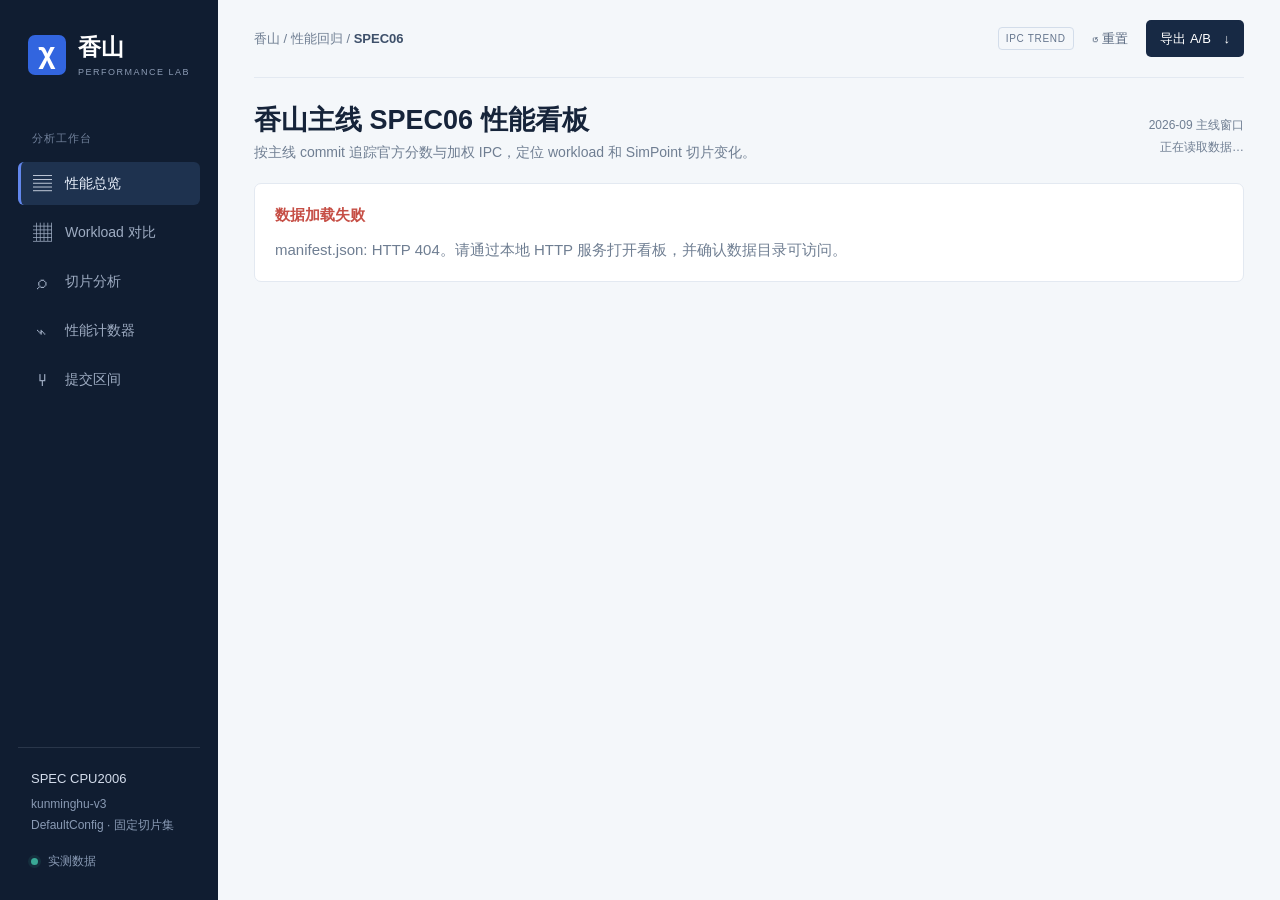
==== xiangshan-performance-dashboard/index.html @ c421babc "Replace log-scanning demo with SQLite-backed SPEC06 dashboard The repo now imports CI perf reports o" ====
<!doctype html>
<html lang="zh-CN">
<head>
  <meta charset="utf-8">
  <meta name="viewport" content="width=device-width, initial-scale=1">
  <title>香山 · SPEC06 IPC 性能看板</title>
  <meta name="description" content="香山 SPEC06 切片 IPC 回归分析看板">
  <link rel="icon" type="image/svg+xml" href="data:image/svg+xml,%3Csvg xmlns='http://www.w3.org/2000/svg' viewBox='0 0 32 32'%3E%3Crect width='32' height='32' rx='7' fill='%23265ecf'/%3E%3Cpath d='M5 23L12 14L18 19L27 7' fill='none' stroke='white' stroke-width='3'/%3E%3C/svg%3E">
  <link rel="stylesheet" href="style.css?v=2026-09-21">
</head>
<body>
  <aside class="rail">
    <a class="brand" href="#top"><span class="mark">χ</span><span>香山<span class="brand-sub">PERFORMANCE LAB</span></span></a>
    <div class="nav-label">分析工作台</div>
    <a class="nav active" href="#top"><span aria-hidden="true">▤</span> 性能总览</a>
    <a class="nav" href="#workloads"><span aria-hidden="true">▦</span> Workload 对比</a>
    <a class="nav" href="#slices"><span aria-hidden="true">⌕</span> 切片分析</a>
    <a id="counterNav" class="nav" href="#top"><span aria-hidden="true">⌁</span> 性能计数器</a>
    <a class="nav" href="#commits"><span aria-hidden="true">⑂</span> 提交区间</a>
    <div class="rail-bottom">
      <div class="version">SPEC CPU2006</div>
      <p>kunminghu-v3<br>DefaultConfig · 固定切片集</p>
      <span class="live-dot"></span> 实测数据
    </div>
  </aside>

  <main id="top">
    <header>
      <div class="crumb">香山 / 性能回归 / <strong>SPEC06</strong></div>
      <div class="header-actions">
        <span class="tag">IPC TREND</span>
        <button id="reset" class="quiet" type="button" title="恢复默认筛选">↺ <span>重置</span></button>
        <button id="export" class="dark-btn" type="button" title="导出当前 A/B 切片数据">导出 A/B <span aria-hidden="true">↓</span></button>
      </div>
    </header>

    <section class="heading">
      <div><h1>香山主线 SPEC06 性能看板</h1><p>按主线 commit 追踪官方分数与加权 IPC，定位 workload 和 SimPoint 切片变化。</p></div>
      <div class="scope-note"><span id="scopeRange">2026-09 主线窗口</span><span id="scopeStats">正在读取数据…</span></div>
    </section>

    <div id="loading" class="notice"><span class="loader" aria-hidden="true"></span><span>正在载入性能数据…</span></div>
    <div id="error" class="notice error-notice" hidden></div>

    <div id="dashboard" hidden>
      <section class="filters" aria-label="分析筛选">
        <label>分析粒度<select id="level"><option value="suite">套件总览</option><option value="workload">Workload</option><option value="slice">具体切片</option><option value="counter">性能计数器</option></select></label>
        <label class="entity-filter">分析对象<select id="entity"></select></label>
        <label>性能指标<select id="metric"></select></label>
        <label id="counterUnitLabel" hidden>计数器口径<select id="counterUnit"><option value="raw">原始计数</option><option value="per_kinst">每千指令</option></select></label>
        <div class="filter-sep"></div>
        <label>基线 A<select id="base"></select></label>
        <label>目标 B<select id="target"></select></label>
      </section>

      <div class="context-line">
        <span>配置 <b id="configName">DefaultConfig</b></span>
        <span>切片集 <b id="sliceCount">-</b></span>
        <span>有效观测 <b id="observationCount">-</b></span>
        <span class="coverage"><i></i><span id="coverageText">-</span></span>
      </div>

      <section class="kpis" id="kpis" aria-label="关键指标"></section>

      <section class="panel trend-panel">
        <div class="panel-head">
          <div><h2 id="trendTitle">性能趋势</h2><p id="trendSub"></p></div>
          <div class="segmented" aria-label="显示模式"><button data-mode="absolute" class="selected" type="button">绝对值</button><button data-mode="relative" type="button">相对基线</button></div>
        </div>
        <div id="trend" class="chart"></div>
        <div class="chart-footer"><span><i class="legend-line"></i><span id="legend"></span></span><span>虚线标记 A / B · 点击数据点设置 B</span><span id="hoverReadout"></span></div>
      </section>

      <section id="counterInsights" class="counter-insights" hidden>
        <div class="analysis-grid counter-grid">
          <section class="panel relation-panel">
            <div class="panel-head">
              <div><h2>计数器 × IPC 关系</h2><p id="relationSub">每个点是一个 mcf 切片，点大小表示切片权重</p></div>
              <div class="segmented" id="relationMode" role="group" aria-label="相关性视角">
                <button data-rel="level" class="selected" type="button">切片水平</button>
                <button data-rel="delta" type="button">A→B 变化</button>
                <button data-rel="panel" type="button">全区间面板</button>
              </div>
            </div>
            <div id="relationScatter" class="chart scatter-chart"></div>
            <div id="relationStats" class="relation-stats"></div>
          </section>

          <section class="panel ranking-panel">
            <div class="panel-head"><div><h2>计数器相关性排行</h2><p>Spearman ρ · 点击切换计数器</p></div><span class="tiny-label" id="rankingCount"></span></div>
            <div id="correlationBars" class="correlation-bars"></div>
          </section>
        </div>

        <section class="panel matrix-panel">
          <div class="panel-head"><div><h2>计数器 × 切片矩阵</h2><p id="matrixSub">A→B 相对变化；绿色代表该计数器朝有利方向变化，点击行切换计数器</p></div><span class="tiny-label">按 IPC 变化排序</span></div>
          <div class="table-scroll"><table id="counterMatrix" class="counter-matrix"></table></div>
          <div class="matrix-legend"><span>不利方向</span><i class="heat-r2"></i><i class="heat-r1"></i><i class="heat-n"></i><i class="heat-g1"></i><i class="heat-g2"></i><span>有利方向</span><span class="matrix-legend-note">不同指标独立着色；单元格保留归一化后的相对变化</span></div>
        </section>
      </section>

      <div id="workloads" class="analysis-grid">
        <section class="panel heat-panel">
          <div class="panel-head"><div><h2>Workload 变化矩阵</h2><p>相对基线 A 的加权 IPC 变化，正值表示提升</p></div><span class="tiny-label">点击单元格下钻</span></div>
          <div class="heat-wrap"><table id="heatTable" class="heat-table"></table></div>
          <div class="heat-legend"><span>退化</span><i class="heat-r2"></i><i class="heat-r1"></i><i class="heat-n"></i><i class="heat-g1"></i><i class="heat-g2"></i><span>提升</span></div>
        </section>

        <section class="panel movers-panel">
          <div class="panel-head"><div><h2>A/B 变化贡献</h2><p>对套件归一化指数的对数贡献</p></div><span class="tiny-label">Top 12</span></div>
          <div id="bars"></div>
          <div class="net-row"><span>套件净变化</span><strong id="net"></strong></div>
          <p class="formula-note">贡献按 workload 等权聚合；图中只展示绝对变化最大的 12 项。</p>
        </section>
      </div>

      <section id="slices" class="panel">
        <div class="panel-head">
          <div><h2 id="sliceTitle">切片 A/B 对比</h2><p>权重在当前 workload 内使用；缺测结果不补零。</p></div>
          <label class="inline-label">排序<select id="sort"><option value="impact">加权 CPI 影响</option><option value="change">IPC 变化幅度</option><option value="weight">切片权重</option></select></label>
        </div>
        <div class="table-scroll"><table class="result-table"><thead><tr><th>切片</th><th>权重</th><th id="valueAHead">IPC · A</th><th id="valueBHead">IPC · B</th><th id="changeHead">IPC 变化</th><th id="impactHead">加权 ΔCPI</th><th>判定</th></tr></thead><tbody id="sliceRows"></tbody></table></div>
        <div id="sliceSummary" class="slice-summary"></div>
      </section>

      <section id="commits" class="panel transitions-panel">
        <div class="panel-head"><div><h2>相邻观测健康度</h2><p>按切片统计，稳定区间为 ±0.5% IPC</p></div><span id="transitionCount" class="tiny-label"></span></div>
        <div id="transitions" class="transitions"></div>
      </section>

      <section class="panel commit-panel">
        <div class="panel-head"><div><h2>主线 Commit 记录</h2><p>仅包含 kunminghu-v3 第一父链，趋势轴采用 committer time 排序</p></div><span id="missingBadge" class="missing-badge"></span></div>
        <div class="table-scroll"><table class="commit-table"><thead><tr><th>序号</th><th>Commit</th><th>提交时间</th><th>变更说明</th><th>覆盖状态</th></tr></thead><tbody id="commitRows"></tbody></table></div>
      </section>

      <footer><span>香山 kunminghu-v3 主线 · 2026-09 SPEC06 实测数据</span><span>Workload IPC = 1 ÷ 加权 CPI · 套件指数 = workload 相对 IPC 的几何平均</span></footer>
    </div>
  </main>
  <script src="app.js?v=2026-09-21"></script>
</body>
</html>
---- xiangshan-performance-dashboard/style.css ----
:root {
  --ink:#16243a;
  --muted:#6f7e92;
  --blue:#2f63db;
  --border:#e3e9f1;
  --red:#c64f46;
  --green:#087c6d;
  --bg:#f4f7fa;
}

* { box-sizing:border-box; }
html { scroll-behavior:smooth; scroll-padding-top:22px; }
body { margin:0; background:var(--bg); color:var(--ink); font:15px/1.5 Inter,-apple-system,BlinkMacSystemFont,"Segoe UI","Microsoft YaHei",sans-serif; }
button,select { font:inherit; }
button,a,select { -webkit-tap-highlight-color:transparent; }
button { cursor:pointer; }
button:focus-visible,a:focus-visible,select:focus-visible { outline:3px solid #8eafff; outline-offset:2px; }
[hidden] { display:none !important; }

.rail { width:218px; position:fixed; inset:0 auto 0 0; z-index:10; background:#101d31; color:#bec9da; padding:30px 18px; display:flex; flex-direction:column; }
.brand { color:#fff; display:flex; gap:12px; align-items:center; text-decoration:none; font-size:23px; font-weight:700; padding:0 10px; }
.mark { background:#3265df; width:38px; height:40px; border-radius:7px; text-align:center; font-size:30px; line-height:1.2; }
.brand-sub { display:block; font-size:9px; letter-spacing:1.5px; color:#8c9bb4; font-weight:500; margin-top:1px; }
.nav-label { font-size:11px; color:#71819b; margin:51px 14px 12px; letter-spacing:1px; }
.nav { display:flex; gap:13px; align-items:center; color:#9eacc2; text-decoration:none; margin:3px 0; padding:11px 14px; border-radius:6px; font-size:14px; }
.nav span { width:20px; font-size:19px; line-height:1; text-align:center; }
.nav.active,.nav:hover { background:#1e324f; color:#edf4ff; }
.nav.active { border-left:3px solid #6287ed; padding-left:11px; }
.rail-bottom { margin-top:auto; border-top:1px solid #29364a; padding:21px 13px 0; font-size:12px; color:#899ab4; }
.rail-bottom p { line-height:1.8; margin:5px 0 15px; }
.version { color:#d4ddec; font-size:13px; }
.live-dot { display:inline-block; width:7px; height:7px; border-radius:50%; background:#39a996; margin-right:7px; box-shadow:0 0 0 3px #39a9961f; }

main { margin-left:218px; padding:0 36px; max-width:1840px; }
header { height:78px; display:flex; align-items:center; justify-content:space-between; border-bottom:1px solid var(--border); gap:20px; }
.crumb { font-size:13px; color:var(--muted); }
.crumb strong { font-weight:600; color:#3e506a; }
.header-actions { display:flex; gap:10px; align-items:center; }
.tag { font-size:10px; letter-spacing:.7px; border:1px solid #d3ddea; color:#64758d; border-radius:4px; padding:3px 7px; }
.quiet { border:0; background:transparent; color:#57677e; font-size:13px; padding:8px; }
.dark-btn { background:#172944; color:white; border:0; padding:9px 14px; border-radius:5px; font-size:13px; }
.dark-btn span { margin-left:9px; }
.heading { display:flex; justify-content:space-between; align-items:center; padding:26px 0 20px; }
h1 { font-size:27px; line-height:1.2; margin:0 0 6px; letter-spacing:0; }
p { margin:0; }
.heading p { font-size:14px; color:var(--muted); }
.scope-note { text-align:right; font-size:13px; font-weight:650; }
.scope-note span { display:block; color:var(--muted); font-size:12px; font-weight:400; margin-top:4px; }

.notice { display:flex; gap:12px; align-items:center; justify-content:center; min-height:120px; border:1px solid var(--border); border-radius:7px; background:#fff; color:var(--muted); }
.loader { width:17px; height:17px; border:2px solid #d5deeb; border-top-color:var(--blue); border-radius:50%; animation:spin .8s linear infinite; }
@keyframes spin { to { transform:rotate(360deg); } }
.error-notice { align-items:flex-start; flex-direction:column; padding:20px; min-height:0; color:var(--red); }
.error-notice span { color:var(--muted); }

.filters { display:flex; gap:14px; align-items:end; background:#fff; padding:15px 18px; border:1px solid var(--border); border-radius:7px; }
.filters label { display:flex; flex:1; flex-direction:column; gap:6px; min-width:0; font-size:12px; color:#738299; }
.filters .entity-filter { flex:1.5; }
select { color:#30435d; border:1px solid #d7e0eb; background:#fff; border-radius:5px; padding:8px 28px 8px 10px; min-width:0; width:100%; height:38px; text-overflow:ellipsis; }
.filter-sep { width:1px; height:38px; background:var(--border); margin:0 3px; }
.context-line { display:flex; gap:20px; align-items:center; padding:11px 2px 18px; font-size:11px; color:#8793a5; }
.context-line b { font-weight:600; color:#5e6e84; margin-left:4px; }
.context-line .coverage { margin-left:auto; color:var(--green); display:flex; align-items:center; gap:6px; }
.coverage i { width:6px; height:6px; border-radius:50%; background:#38a291; }

.kpis { display:grid; grid-template-columns:repeat(4,1fr); gap:15px; margin-bottom:20px; }
.kpi { background:white; border:1px solid var(--border); border-radius:7px; padding:16px 19px; min-width:0; }
.kpi-label { font-size:13px; color:#687990; }
.kpi-value { font-size:28px; line-height:1.2; font-weight:680; font-variant-numeric:tabular-nums; margin:9px 0 5px; }
.kpi-value small { font-size:14px; font-weight:500; }
.kpi-note { font-size:11px; color:#8a96a7; white-space:nowrap; overflow:hidden; text-overflow:ellipsis; }
.bad { color:var(--red) !important; }
.good { color:var(--green) !important; }
.neutral { color:#6d7c91 !important; }

.panel { background:#fff; border:1px solid var(--border); border-radius:7px; margin-bottom:20px; overflow:hidden; }
.panel-head { display:flex; justify-content:space-between; align-items:center; gap:16px; padding:19px 22px 9px; }
h2 { font-size:16px; font-weight:670; margin:0 0 3px; letter-spacing:0; }
.panel-head p { font-size:12px; color:var(--muted); }
.segmented { display:flex; padding:3px; background:#f0f3f7; border:1px solid #e7ebf1; border-radius:5px; }
.segmented button { font-size:12px; border:0; background:transparent; color:#718096; border-radius:3px; padding:5px 11px; white-space:nowrap; }
.segmented button.selected { background:#fff; color:#2858c4; box-shadow:0 1px 4px #263a5417; }
.chart { padding:0 14px; height:280px; }
.chart svg { width:100%; height:100%; display:block; overflow:visible; }
.chart-footer { border-top:1px solid #edf1f5; margin:0 22px; padding:11px 0; display:flex; gap:24px; color:#8794a6; font-size:11px; align-items:center; min-height:40px; }
.chart-footer > span:first-child { color:#576b89; }
.legend-line { display:inline-block; width:18px; height:3px; background:var(--blue); vertical-align:middle; margin-right:6px; }
#hoverReadout { margin-left:auto; color:#3c5d91; }
.empty-state { height:100%; display:grid; place-items:center; color:#8995a5; font-size:13px; }
svg text { font-family:inherit; letter-spacing:0; }
svg .point { cursor:pointer; }
svg .point:focus { outline:none; stroke:#14233a; stroke-width:4; }

.analysis-grid { display:grid; grid-template-columns:minmax(0,1.45fr) minmax(330px,.75fr); gap:20px; }
.tiny-label { font-size:11px; color:#8a96a7; white-space:nowrap; }
.heat-wrap { overflow:auto; max-height:570px; scrollbar-gutter:stable; }
.heat-table { width:calc(100% - 34px); min-width:650px; border-collapse:separate; border-spacing:4px; margin:3px 17px 12px; }
.heat-table thead { position:sticky; top:0; z-index:2; background:#fff; }
.heat-table th { height:30px; padding:0 2px; font-size:10px; font-weight:550; color:#7e8b9e; white-space:nowrap; }
.heat-table th:first-child { width:150px; min-width:150px; text-align:left; position:sticky; left:0; z-index:1; background:#fff; }
.heat-table thead th:first-child { z-index:3; }
.heat-table th b { display:inline-grid; place-items:center; margin-left:3px; width:15px; height:15px; border-radius:3px; color:#fff; background:#65758b; font-size:9px; }
.heat-table td { padding:0; }
.heat-cell { width:100%; min-width:54px; height:29px; padding:0 2px; border:1px solid transparent; border-radius:2px; font-size:10px; font-variant-numeric:tabular-nums; }
.heat-cell:hover { border-color:#385fc1; }
.heat-cell.current { outline:2px solid #325fcf; outline-offset:-2px; }
.heat-legend { display:flex; gap:4px; align-items:center; justify-content:flex-end; padding:10px 21px 16px; color:#8692a3; font-size:11px; }
.heat-legend span { margin:0 5px; }
.heat-legend i { width:17px; height:8px; border-radius:1px; }
.heat-r2 { background:#e4a098; }.heat-r1 { background:#f2d4d0; }.heat-n { background:#eff2f6; }.heat-g1 { background:#cce8e2; }.heat-g2 { background:#78bdb0; }

.movers-panel #bars { padding:10px 20px 5px; }
.bar-row { width:100%; display:grid; grid-template-columns:minmax(86px,120px) 1fr 60px; gap:9px; align-items:center; margin:0; padding:5px 0; border:0; background:none; color:var(--ink); font-size:11px; text-align:left; }
.bar-row > span:first-child { overflow:hidden; text-overflow:ellipsis; white-space:nowrap; }
.bar-row:hover > span:first-child { color:var(--blue); }
.bar-track { height:12px; position:relative; background:linear-gradient(90deg,transparent 49.6%,#c6d0dd 49.6%,#c6d0dd 50.4%,transparent 50.4%); }
.bar-fill { position:absolute; top:1px; height:10px; border-radius:1px; }
.bar-fill.positive { background:#58ac9e; }.bar-fill.negative { background:#df8a80; }
.bar-row strong { text-align:right; font-weight:600; font-variant-numeric:tabular-nums; }
.net-row { margin:5px 20px 0; padding:11px 0; border-top:1px solid var(--border); display:flex; justify-content:space-between; font-size:13px; }
.formula-note { font-size:11px; color:#8995a6; margin:0 20px 17px; line-height:1.65; }

.counter-insights { margin-bottom:20px; }
.counter-grid { grid-template-columns:minmax(0,1.5fr) minmax(340px,.8fr); }
.scatter-chart { height:360px; }
.relation-stats { display:flex; gap:10px 22px; flex-wrap:wrap; padding:11px 22px 15px; border-top:1px solid #edf1f5; font-size:11px; color:#7a8798; }
.relation-stats b { color:#4f6076; }
.rho-chip { display:inline-flex; align-items:center; gap:6px; font-weight:650; }
.rho-chip i { width:9px; height:9px; border-radius:2px; display:inline-block; }
.rho-chip.pos i { background:#2f63db; }.rho-chip.neg i { background:#d5732f; }.rho-chip.muted i { background:#b6bfcb; }
.rho-chip.pos { color:#2f63db; }.rho-chip.neg { color:#c1682a; }.rho-chip.muted { color:#77869b; }
.relation-note { flex-basis:100%; color:#8995a6; line-height:1.6; }

.ranking-panel #correlationBars { padding:8px 18px 16px; max-height:430px; overflow:auto; }
.corr-row { width:100%; display:grid; grid-template-columns:minmax(120px,1.35fr) minmax(90px,1fr) 46px 54px; gap:9px; align-items:center; border:0; background:none; color:var(--ink); font-size:11px; text-align:left; padding:6px 5px; border-radius:4px; }
.corr-row:hover { background:#f5f8fd; }
.corr-row.selected { background:#eef4ff; box-shadow:inset 0 0 0 1px #cddcff; }
.corr-row > span:first-child { overflow:hidden; text-overflow:ellipsis; white-space:nowrap; }
.corr-row > span:first-child em { font-style:normal; color:#9aa6b6; font-size:9px; margin-left:5px; }
.corr-track { position:relative; height:11px; background:linear-gradient(90deg,transparent 49.4%,#c6d0dd 49.4%,#c6d0dd 50.6%,transparent 50.6%); }
.corr-fill { position:absolute; top:1px; height:9px; border-radius:1px; }
.corr-fill.pos { background:#6f9bef; }.corr-fill.neg { background:#e0a06a; }
.corr-value { text-align:right; font-weight:650; font-variant-numeric:tabular-nums; }
.corr-value.pos { color:#2f63db; }.corr-value.neg { color:#c1682a; }
.corr-flag { color:#3a63c4; font-size:9px; text-align:right; white-space:nowrap; }

.matrix-panel .counter-matrix { width:calc(100% - 34px); min-width:760px; border-collapse:separate; border-spacing:3px; margin:4px 17px 8px; }
.counter-matrix thead th { position:sticky; top:0; z-index:2; background:#fff; font-size:10px; color:#7e8b9e; font-weight:550; padding:4px 2px; white-space:nowrap; }
.counter-matrix th.corner { text-align:left; position:sticky; left:0; z-index:3; background:#fff; min-width:196px; }
.counter-matrix td { padding:0; }
.counter-matrix .cat-row th { text-align:left; padding:11px 2px 3px; font-size:10px; letter-spacing:.6px; color:#98a4b5; font-weight:600; }
.counter-matrix .metric-head { text-align:left; position:sticky; left:0; z-index:1; background:#fff; font-size:11px; font-weight:550; color:#43536b; padding:0 8px 0 2px; white-space:nowrap; }
.counter-matrix .metric-head button { border:0; background:none; padding:0; text-align:left; color:inherit; font:inherit; max-width:188px; overflow:hidden; text-overflow:ellipsis; white-space:nowrap; }
.counter-matrix tbody tr.metric-row.selected .metric-head { color:var(--blue); }
.counter-matrix tbody tr.metric-row:hover { background:#f6f9ff; }
.matrix-cell { width:100%; min-width:52px; height:27px; padding:0 3px; border:1px solid transparent; border-radius:2px; font-size:10px; font-variant-numeric:tabular-nums; }
.matrix-cell:hover { border-color:#385fc1; }
.matrix-cell.current { outline:2px solid #325fcf; outline-offset:-2px; }
.matrix-median { min-width:66px; height:27px; display:inline-flex; align-items:center; justify-content:center; width:100%; border-radius:2px; font-size:10px; font-weight:650; background:#f3f6fa; color:#5b6b82; font-variant-numeric:tabular-nums; }
.matrix-slice-head { font-size:9px; line-height:1.25; color:#8493a6; text-align:center; }
.matrix-slice-head b { display:block; color:#5d6e86; font-size:10px; }
.matrix-legend { display:flex; gap:4px; align-items:center; padding:4px 21px 16px; color:#8692a3; font-size:11px; flex-wrap:wrap; }
.matrix-legend span { margin:0 5px; }
.matrix-legend i { width:17px; height:8px; border-radius:1px; }
.matrix-legend-note { margin-left:auto !important; color:#98a4b5; }

.inline-label { display:flex; gap:8px; align-items:center; font-size:12px; color:#758399; white-space:nowrap; }
.inline-label select { width:auto; height:34px; padding-top:4px; padding-bottom:4px; }
.table-scroll { overflow:auto; }
.result-table,.commit-table { width:100%; border-collapse:collapse; white-space:nowrap; font-variant-numeric:tabular-nums; }
.result-table th,.commit-table th { font-size:11px; background:#f8fafc; color:#8592a4; text-align:right; font-weight:550; padding:10px 19px; border-block:1px solid #eaf0f5; }
.result-table th:first-child,.commit-table th { text-align:left; }
.result-table td,.commit-table td { padding:11px 19px; text-align:right; border-bottom:1px solid #edf1f5; font-size:12px; }
.result-table td:first-child,.commit-table td { text-align:left; }
.result-table tr:hover td,.commit-table tr:hover td { background:#f7faff; }
.result-table tr.selected-row td { background:#f1f6ff; }
.slice-btn { display:flex; align-items:center; gap:9px; background:none; border:0; color:#345caa; padding:0; text-align:left; max-width:380px; }
.slice-btn strong { min-width:62px; font-size:12px; }
.slice-btn span { color:#8390a1; font-size:10px; overflow:hidden; text-overflow:ellipsis; }
.status { display:inline-block; min-width:41px; text-align:center; padding:2px 7px; border-radius:3px; font-size:10px; }
.status.bad { background:#fdece9; }.status.good { background:#e7f5f1; }.status.neutral { background:#eef2f6; }
.slice-summary { display:flex; gap:22px; padding:12px 21px; font-size:11px; background:#fbfcfe; color:#738197; flex-wrap:wrap; }
.slice-summary b { margin-left:3px; color:#506077; }

.transitions { display:grid; grid-template-columns:repeat(3,1fr); gap:0; padding:6px 20px 18px; }
.transition-card { padding:12px 15px; border-right:1px solid #edf1f5; border-bottom:1px solid #edf1f5; }
.transition-card:nth-child(3n) { border-right:0; }
.transition-card:nth-last-child(-n+3) { border-bottom:0; }
.transition-head { display:flex; align-items:center; justify-content:space-between; gap:12px; font-size:11px; color:#5d6e86; }
.transition-head > span { display:flex; align-items:center; gap:6px; }
.transition-head b { display:inline-grid; place-items:center; width:18px; height:18px; border-radius:3px; background:#eaf0f8; color:#577091; font-size:9px; }
.transition-head i { color:#9aa5b4; font-style:normal; }
.transition-head strong { font-size:12px; }
.stack { display:flex; height:7px; margin:11px 0 8px; overflow:hidden; background:#eef2f6; border-radius:2px; }
.stack i { display:block; }.stack .up { background:#3fa490; }.stack .steady { background:#ccd4df; }.stack .down { background:#d96f65; }
.transition-meta { display:flex; gap:10px; color:#8793a4; font-size:9px; }
.transition-meta span:last-child { margin-left:auto; }

.missing-badge { border:1px solid #efcbc6; color:#a84a43; background:#fff6f4; padding:3px 8px; border-radius:4px; font-size:10px; }
.commit-table th:nth-child(1) { width:58px; }.commit-table th:nth-child(2) { width:170px; }.commit-table th:nth-child(3) { width:150px; }.commit-table th:last-child { width:110px; }
.commit-table td { font-size:11px; color:#596a81; }
.commit-table code { color:#264f9c; font-size:11px; }
.target-row td { background:#f6f9ff; }
.ab-badge { display:inline-grid; place-items:center; width:17px; height:17px; margin-left:6px; border-radius:3px; background:#7f8da0; color:#fff; font-size:9px; font-family:inherit; }
.ab-badge.target { background:var(--blue); }
.coverage-state { color:var(--green); }.coverage-state.partial { color:var(--red); }

footer { display:flex; justify-content:space-between; gap:25px; color:#8793a4; font-size:11px; padding:3px 0 24px; }
button:disabled,select:disabled { opacity:.58; cursor:default; }

@media (min-width:1600px) {
  main { padding-inline:46px; }
  .chart { height:310px; }
}

@media (max-width:1180px) {
  .rail { width:182px; padding-inline:12px; }
  .brand { font-size:20px; }
  .brand-sub { font-size:8px; }
  main { margin-left:182px; padding-inline:22px; }
  .analysis-grid { grid-template-columns:1fr; }
  .counter-grid { grid-template-columns:1fr; }
  .kpis { gap:9px; }
  .kpi { padding:15px; }
  .kpi-value { font-size:24px; }
  .filters { gap:9px; }
  .transitions { grid-template-columns:repeat(2,1fr); }
  .transition-card:nth-child(3n) { border-right:1px solid #edf1f5; }
  .transition-card:nth-child(2n) { border-right:0; }
  .transition-card:nth-last-child(-n+3) { border-bottom:1px solid #edf1f5; }
  .transition-card:nth-last-child(-n+2) { border-bottom:0; }
}

@media (max-width:760px) {
  .rail { position:static; width:100%; height:auto; padding:12px 15px; flex-direction:row; align-items:center; overflow:auto; }
  .brand { font-size:17px; padding-left:0; margin-right:auto; white-space:nowrap; }
  .brand-sub,.nav-label,.rail-bottom { display:none; }
  .mark { width:29px; height:31px; font-size:23px; }
  .nav { padding:7px 8px; font-size:12px; margin:0; white-space:nowrap; }
  .nav span { display:none; }
  .nav.active { border:0; padding-left:8px; }
  .nav:nth-of-type(3),.nav:nth-of-type(4) { display:none; }
  main { margin:0; padding:0 13px; }
  header { height:62px; }
  .crumb { font-size:11px; }
  .tag,.quiet span { display:none; }
  .dark-btn { font-size:11px; padding:7px 9px; }
  .heading { padding:19px 0 15px; }
  h1 { font-size:23px; }
  .heading p { font-size:12px; }
  .scope-note { display:none; }
  .filters { display:grid; grid-template-columns:1fr 1fr; padding:12px; gap:9px; }
  .filters .entity-filter { grid-column:span 2; }
  .filter-sep { display:none; }
  .context-line { gap:8px 14px; flex-wrap:wrap; }
  .context-line .coverage { margin-left:0; }
  .kpis { grid-template-columns:1fr 1fr; }
  .kpi-label { font-size:11px; }
  .kpi-value { font-size:22px; }
  .panel-head { padding:15px 14px 7px; align-items:flex-start; }
  .panel-head p { font-size:11px; }
  h2 { font-size:15px; }
  .segmented button { font-size:11px; padding:5px 7px; }
  .chart { height:218px; padding:0 3px; }
  .chart-footer { gap:8px 14px; flex-wrap:wrap; margin:0 14px; font-size:10px; }
  #hoverReadout { margin-left:0; }
  .heat-wrap { max-height:520px; }
  .heat-table { margin-inline:9px; width:calc(100% - 18px); }
  .heat-table th:first-child { width:128px; min-width:128px; }
  .inline-label { display:block; font-size:11px; }
  .inline-label select { max-width:145px; font-size:11px; }
  .scatter-chart { height:268px; }
  .corr-row { grid-template-columns:minmax(96px,1.2fr) minmax(70px,1fr) 42px; }
  .corr-flag { display:none; }
  .matrix-panel .counter-matrix { min-width:640px; }
  .result-table td,.result-table th,.commit-table td,.commit-table th { padding:10px 13px; }
  .slice-summary { gap:8px 15px; }
  .transitions { grid-template-columns:1fr; padding-inline:12px; }
  .transition-card,.transition-card:nth-child(2n),.transition-card:nth-child(3n) { border-right:0; border-bottom:1px solid #edf1f5; }
  .transition-card:last-child { border-bottom:0; }
  footer { display:block; font-size:10px; }
  footer span { display:block; margin-top:4px; }
}

@media (prefers-reduced-motion:reduce) {
  html { scroll-behavior:auto; }
  .loader { animation:none; }
}
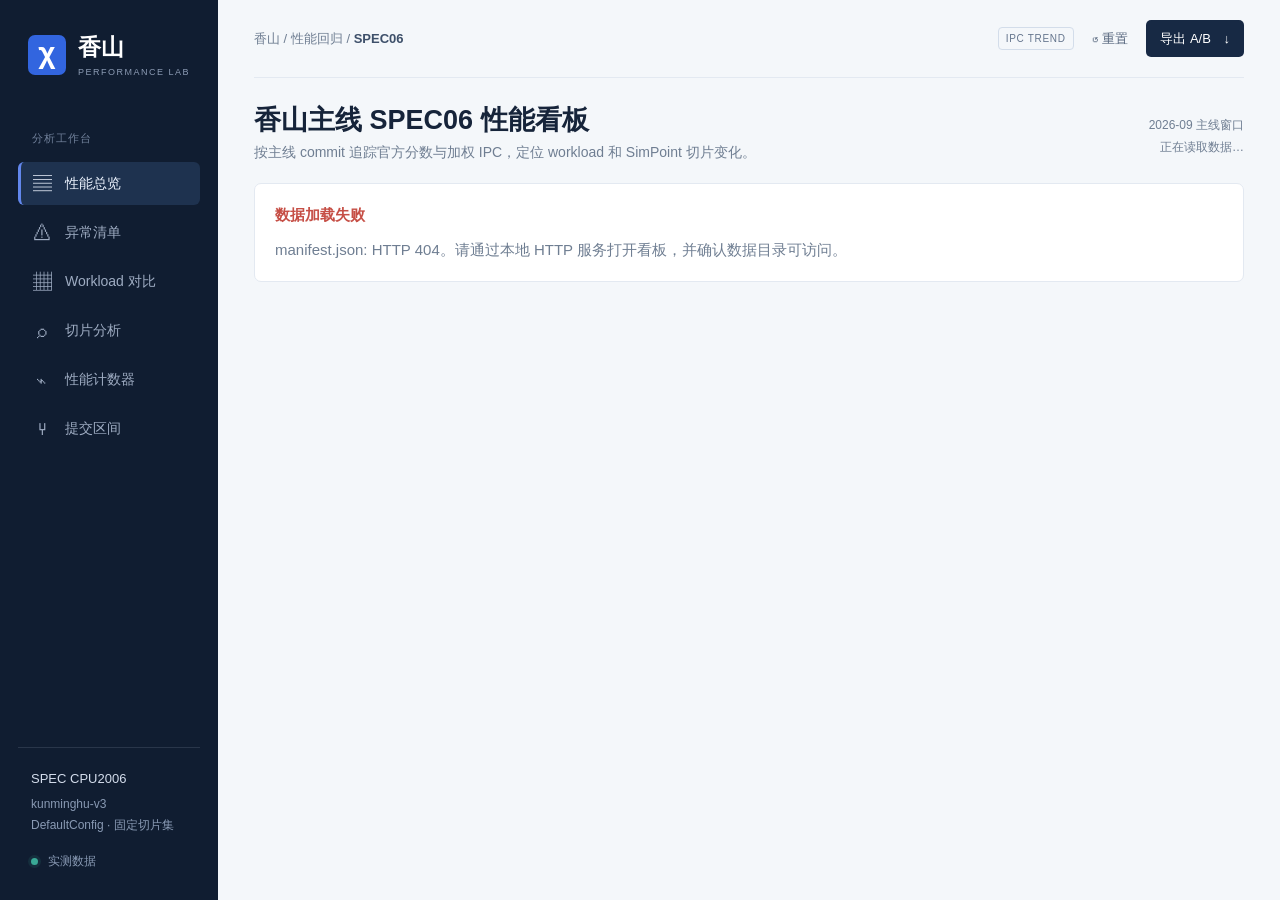
==== commit 770b8fa8: "feat: integrate anomaly and rolling performance analysis" ====
--- a/xiangshan-performance-dashboard/index.html
+++ b/xiangshan-performance-dashboard/index.html
@@ -6,13 +6,14 @@
   <title>香山 · SPEC06 IPC 性能看板</title>
   <meta name="description" content="香山 SPEC06 切片 IPC 回归分析看板">
   <link rel="icon" type="image/svg+xml" href="data:image/svg+xml,%3Csvg xmlns='http://www.w3.org/2000/svg' viewBox='0 0 32 32'%3E%3Crect width='32' height='32' rx='7' fill='%23265ecf'/%3E%3Cpath d='M5 23L12 14L18 19L27 7' fill='none' stroke='white' stroke-width='3'/%3E%3C/svg%3E">
-  <link rel="stylesheet" href="style.css?v=2026-09-21">
+  <link rel="stylesheet" href="style.css?v=2026-09-21-4">
 </head>
 <body>
   <aside class="rail">
     <a class="brand" href="#top"><span class="mark">χ</span><span>香山<span class="brand-sub">PERFORMANCE LAB</span></span></a>
     <div class="nav-label">分析工作台</div>
     <a class="nav active" href="#top"><span aria-hidden="true">▤</span> 性能总览</a>
+    <a class="nav" href="#anomalies"><span aria-hidden="true">⚠</span> 异常清单</a>
     <a class="nav" href="#workloads"><span aria-hidden="true">▦</span> Workload 对比</a>
     <a class="nav" href="#slices"><span aria-hidden="true">⌕</span> 切片分析</a>
     <a id="counterNav" class="nav" href="#top"><span aria-hidden="true">⌁</span> 性能计数器</a>
@@ -53,6 +54,25 @@
         <label>目标 B<select id="target"></select></label>
       </section>
 
+      <section id="counterTrendControls" class="counter-trend-controls" aria-label="趋势序列筛选" hidden>
+        <div class="counter-view-row">
+          <div>
+            <strong>趋势显示</strong>
+            <span id="counterSelectionSummary">已选择 0 个计数器</span>
+          </div>
+          <div id="counterDisplayMode" class="segmented" role="group" aria-label="趋势显示内容">
+            <button type="button" data-display="combined" class="selected">IPC + 计数器</button>
+            <button type="button" data-display="counters">仅计数器</button>
+            <button type="button" data-display="ipc">仅 IPC</button>
+          </div>
+          <div class="counter-selection-actions">
+            <button id="selectAllCounters" type="button">全选</button>
+            <button id="clearCounters" type="button">清空</button>
+          </div>
+        </div>
+        <div id="counterMetricChecks" class="counter-metric-checks"></div>
+      </section>
+
       <div class="context-line">
         <span>配置 <b id="configName">DefaultConfig</b></span>
         <span>切片集 <b id="sliceCount">-</b></span>
@@ -62,20 +82,28 @@
 
       <section class="kpis" id="kpis" aria-label="关键指标"></section>
 
+      <section id="anomalies" class="panel anomaly-panel">
+        <div class="panel-head">
+          <div><h2>自动异常清单</h2><p>现有观测的确定性 A/B 筛选，不触发复跑；计数器变化仅作为定位线索。</p></div>
+          <span id="anomalyPolicy" class="tiny-label"></span>
+        </div>
+        <div id="anomalyComparisons" class="anomaly-comparisons"></div>
+      </section>
+
       <section class="panel trend-panel">
         <div class="panel-head">
           <div><h2 id="trendTitle">性能趋势</h2><p id="trendSub"></p></div>
-          <div class="segmented" aria-label="显示模式"><button data-mode="absolute" class="selected" type="button">绝对值</button><button data-mode="relative" type="button">相对基线</button></div>
+          <div id="valueMode" class="segmented" aria-label="数值模式"><button data-mode="absolute" class="selected" type="button">绝对值</button><button data-mode="relative" type="button">相对基线</button></div>
         </div>
         <div id="trend" class="chart"></div>
-        <div class="chart-footer"><span><i class="legend-line"></i><span id="legend"></span></span><span>虚线标记 A / B · 点击数据点设置 B</span><span id="hoverReadout"></span></div>
+        <div class="chart-footer"><div id="legend" class="trend-legend"></div><span>虚线标记 A / B · 点击数据点设置 B</span><span id="hoverReadout"></span></div>
       </section>
 
       <section id="counterInsights" class="counter-insights" hidden>
         <div class="analysis-grid counter-grid">
           <section class="panel relation-panel">
             <div class="panel-head">
-              <div><h2>计数器 × IPC 关系</h2><p id="relationSub">每个点是一个 mcf 切片，点大小表示切片权重</p></div>
+              <div><h2>计数器 × IPC 关系</h2><p id="relationSub">每个点是当前 workload 的一个切片，点大小表示切片权重</p></div>
               <div class="segmented" id="relationMode" role="group" aria-label="相关性视角">
                 <button data-rel="level" class="selected" type="button">切片水平</button>
                 <button data-rel="delta" type="button">A→B 变化</button>
@@ -136,6 +164,6 @@
       <footer><span>香山 kunminghu-v3 主线 · 2026-09 SPEC06 实测数据</span><span>Workload IPC = 1 ÷ 加权 CPI · 套件指数 = workload 相对 IPC 的几何平均</span></footer>
     </div>
   </main>
-  <script src="app.js?v=2026-09-21"></script>
+  <script src="app.js?v=2026-09-21-4"></script>
 </body>
 </html>
--- a/xiangshan-performance-dashboard/style.css
+++ b/xiangshan-performance-dashboard/style.css
@@ -58,6 +58,21 @@
 .filters .entity-filter { flex:1.5; }
 select { color:#30435d; border:1px solid #d7e0eb; background:#fff; border-radius:5px; padding:8px 28px 8px 10px; min-width:0; width:100%; height:38px; text-overflow:ellipsis; }
 .filter-sep { width:1px; height:38px; background:var(--border); margin:0 3px; }
+.counter-trend-controls { margin-top:10px; padding:13px 17px 14px; background:#fff; border:1px solid var(--border); border-radius:7px; }
+.counter-view-row { display:flex; align-items:center; gap:16px; }
+.counter-view-row > div:first-child { min-width:170px; }
+.counter-view-row strong { display:block; color:#43536b; font-size:12px; font-weight:650; }
+.counter-view-row > div:first-child span { display:block; color:#8a96a7; font-size:10px; margin-top:2px; }
+.counter-selection-actions { display:flex; gap:5px; margin-left:auto; }
+.counter-selection-actions button { border:1px solid #d9e1eb; background:#fff; color:#617188; border-radius:4px; padding:5px 9px; font-size:11px; }
+.counter-selection-actions button:hover { color:#2858c4; border-color:#b9caed; background:#f6f9ff; }
+.counter-metric-checks { display:grid; grid-template-columns:repeat(5,minmax(150px,1fr)); gap:8px 18px; padding-top:12px; margin-top:11px; border-top:1px solid #edf1f5; }
+.counter-check-group { min-width:0; }
+.counter-check-group strong { display:block; margin-bottom:5px; color:#8a96a7; font-size:10px; font-weight:600; text-transform:uppercase; }
+.counter-check { display:flex; align-items:center; gap:7px; min-width:0; padding:3px 0; color:#52637a; font-size:11px; cursor:pointer; }
+.counter-check input { width:14px; height:14px; margin:0; accent-color:var(--blue); flex:0 0 auto; }
+.counter-check span { overflow:hidden; text-overflow:ellipsis; white-space:nowrap; }
+.counter-check.focused span { color:#2858c4; font-weight:650; }
 .context-line { display:flex; gap:20px; align-items:center; padding:11px 2px 18px; font-size:11px; color:#8793a5; }
 .context-line b { font-weight:600; color:#5e6e84; margin-left:4px; }
 .context-line .coverage { margin-left:auto; color:var(--green); display:flex; align-items:center; gap:6px; }
@@ -83,8 +98,9 @@
 .chart { padding:0 14px; height:280px; }
 .chart svg { width:100%; height:100%; display:block; overflow:visible; }
 .chart-footer { border-top:1px solid #edf1f5; margin:0 22px; padding:11px 0; display:flex; gap:24px; color:#8794a6; font-size:11px; align-items:center; min-height:40px; }
-.chart-footer > span:first-child { color:#576b89; }
-.legend-line { display:inline-block; width:18px; height:3px; background:var(--blue); vertical-align:middle; margin-right:6px; }
+.trend-legend { display:flex; align-items:center; gap:6px 14px; flex-wrap:wrap; color:#576b89; }
+.legend-item { display:inline-flex; align-items:center; gap:6px; white-space:nowrap; }
+.legend-line { display:inline-block; width:18px; height:3px; background:var(--legend-color,var(--blue)); }
 #hoverReadout { margin-left:auto; color:#3c5d91; }
 .empty-state { height:100%; display:grid; place-items:center; color:#8995a5; font-size:13px; }
 svg text { font-family:inherit; letter-spacing:0; }
@@ -182,6 +198,36 @@
 .slice-summary { display:flex; gap:22px; padding:12px 21px; font-size:11px; background:#fbfcfe; color:#738197; flex-wrap:wrap; }
 .slice-summary b { margin-left:3px; color:#506077; }
 
+.anomaly-panel { border-color:#ead4d0; }
+.anomaly-panel > .panel-head { background:#fffafa; border-bottom:1px solid #f1dfdc; padding-bottom:14px; }
+.anomaly-comparisons { display:grid; grid-template-columns:1fr 1fr; }
+.anomaly-block { min-width:0; padding:18px 20px 20px; }
+.anomaly-block + .anomaly-block { border-left:1px solid #edf1f5; }
+.anomaly-head { display:flex; align-items:center; justify-content:space-between; gap:15px; margin-bottom:16px; }
+.anomaly-head > div:first-child span { display:block; color:#8c98a8; font-size:10px; margin-bottom:3px; }
+.anomaly-head > div:first-child b { color:#485b74; font-size:13px; }
+.anomaly-count { color:#7b8798; font-size:11px; white-space:nowrap; }
+.anomaly-count strong { color:var(--red); font-size:16px; }
+.anomaly-body { display:grid; grid-template-columns:minmax(150px,.48fr) minmax(0,1.52fr); gap:18px; }
+.anomaly-body h3 { margin:0 0 8px; color:#8a96a7; font-size:10px; font-weight:650; text-transform:uppercase; letter-spacing:.5px; }
+.anomaly-workloads { min-width:0; }
+.anomaly-workload { display:grid; grid-template-columns:minmax(0,1fr) auto; width:100%; gap:2px 8px; padding:7px 8px; border:0; border-bottom:1px solid #edf1f5; background:#fff; color:#53647b; text-align:left; font-size:11px; }
+.anomaly-workload:hover { background:#fff7f5; }
+.anomaly-workload span { overflow:hidden; text-overflow:ellipsis; white-space:nowrap; }
+.anomaly-workload strong { font-size:10px; font-weight:650; }
+.anomaly-workload small { grid-column:1 / -1; color:#98a3b2; font-size:9px; }
+.anomaly-slices { min-width:0; }
+.anomaly-slices table { width:100%; border-collapse:collapse; font-variant-numeric:tabular-nums; }
+.anomaly-slices th { padding:7px 8px; border-block:1px solid #edf1f5; background:#f8fafc; color:#8995a6; font-size:9px; font-weight:550; text-align:right; white-space:nowrap; }
+.anomaly-slices th:first-child,.anomaly-slices td:first-child { text-align:left; }
+.anomaly-slices td { max-width:190px; padding:7px 8px; border-bottom:1px solid #edf1f5; color:#69798f; font-size:10px; text-align:right; overflow:hidden; text-overflow:ellipsis; white-space:nowrap; }
+.anomaly-slice { display:block; max-width:220px; padding:0; border:0; background:none; color:#345caa; text-align:left; }
+.anomaly-slice b,.anomaly-slice span { display:block; overflow:hidden; text-overflow:ellipsis; white-space:nowrap; }
+.anomaly-slice b { font-size:10px; }
+.anomaly-slice span { color:#8d99a9; font-size:9px; margin-top:2px; }
+.anomaly-empty { padding:25px; color:#8b97a7; font-size:12px; text-align:center; }
+.anomaly-empty.compact { padding:10px 6px; font-size:10px; }
+
 .transitions { display:grid; grid-template-columns:repeat(3,1fr); gap:0; padding:6px 20px 18px; }
 .transition-card { padding:12px 15px; border-right:1px solid #edf1f5; border-bottom:1px solid #edf1f5; }
 .transition-card:nth-child(3n) { border-right:0; }
@@ -220,10 +266,13 @@
   main { margin-left:182px; padding-inline:22px; }
   .analysis-grid { grid-template-columns:1fr; }
   .counter-grid { grid-template-columns:1fr; }
+  .anomaly-comparisons { grid-template-columns:1fr; }
+  .anomaly-block + .anomaly-block { border-left:0; border-top:1px solid #edf1f5; }
   .kpis { gap:9px; }
   .kpi { padding:15px; }
   .kpi-value { font-size:24px; }
   .filters { gap:9px; }
+  .counter-metric-checks { grid-template-columns:repeat(3,minmax(150px,1fr)); }
   .transitions { grid-template-columns:repeat(2,1fr); }
   .transition-card:nth-child(3n) { border-right:1px solid #edf1f5; }
   .transition-card:nth-child(2n) { border-right:0; }
@@ -239,7 +288,7 @@
   .nav { padding:7px 8px; font-size:12px; margin:0; white-space:nowrap; }
   .nav span { display:none; }
   .nav.active { border:0; padding-left:8px; }
-  .nav:nth-of-type(3),.nav:nth-of-type(4) { display:none; }
+  .nav:nth-of-type(4),.nav:nth-of-type(5) { display:none; }
   main { margin:0; padding:0 13px; }
   header { height:62px; }
   .crumb { font-size:11px; }
@@ -252,6 +301,10 @@
   .filters { display:grid; grid-template-columns:1fr 1fr; padding:12px; gap:9px; }
   .filters .entity-filter { grid-column:span 2; }
   .filter-sep { display:none; }
+  .counter-view-row { align-items:flex-start; flex-wrap:wrap; gap:10px; }
+  .counter-view-row > div:first-child { min-width:130px; }
+  .counter-selection-actions { margin-left:0; }
+  .counter-metric-checks { grid-template-columns:1fr 1fr; gap:8px 14px; max-height:260px; overflow:auto; }
   .context-line { gap:8px 14px; flex-wrap:wrap; }
   .context-line .coverage { margin-left:0; }
   .kpis { grid-template-columns:1fr 1fr; }
@@ -275,6 +328,11 @@
   .matrix-panel .counter-matrix { min-width:640px; }
   .result-table td,.result-table th,.commit-table td,.commit-table th { padding:10px 13px; }
   .slice-summary { gap:8px 15px; }
+  .anomaly-block { padding:14px 12px; }
+  .anomaly-head { align-items:flex-start; }
+  .anomaly-body { grid-template-columns:1fr; }
+  .anomaly-workloads { display:grid; grid-template-columns:1fr 1fr; gap:0 8px; }
+  .anomaly-workloads h3 { grid-column:1 / -1; }
   .transitions { grid-template-columns:1fr; padding-inline:12px; }
   .transition-card,.transition-card:nth-child(2n),.transition-card:nth-child(3n) { border-right:0; border-bottom:1px solid #edf1f5; }
   .transition-card:last-child { border-bottom:0; }
